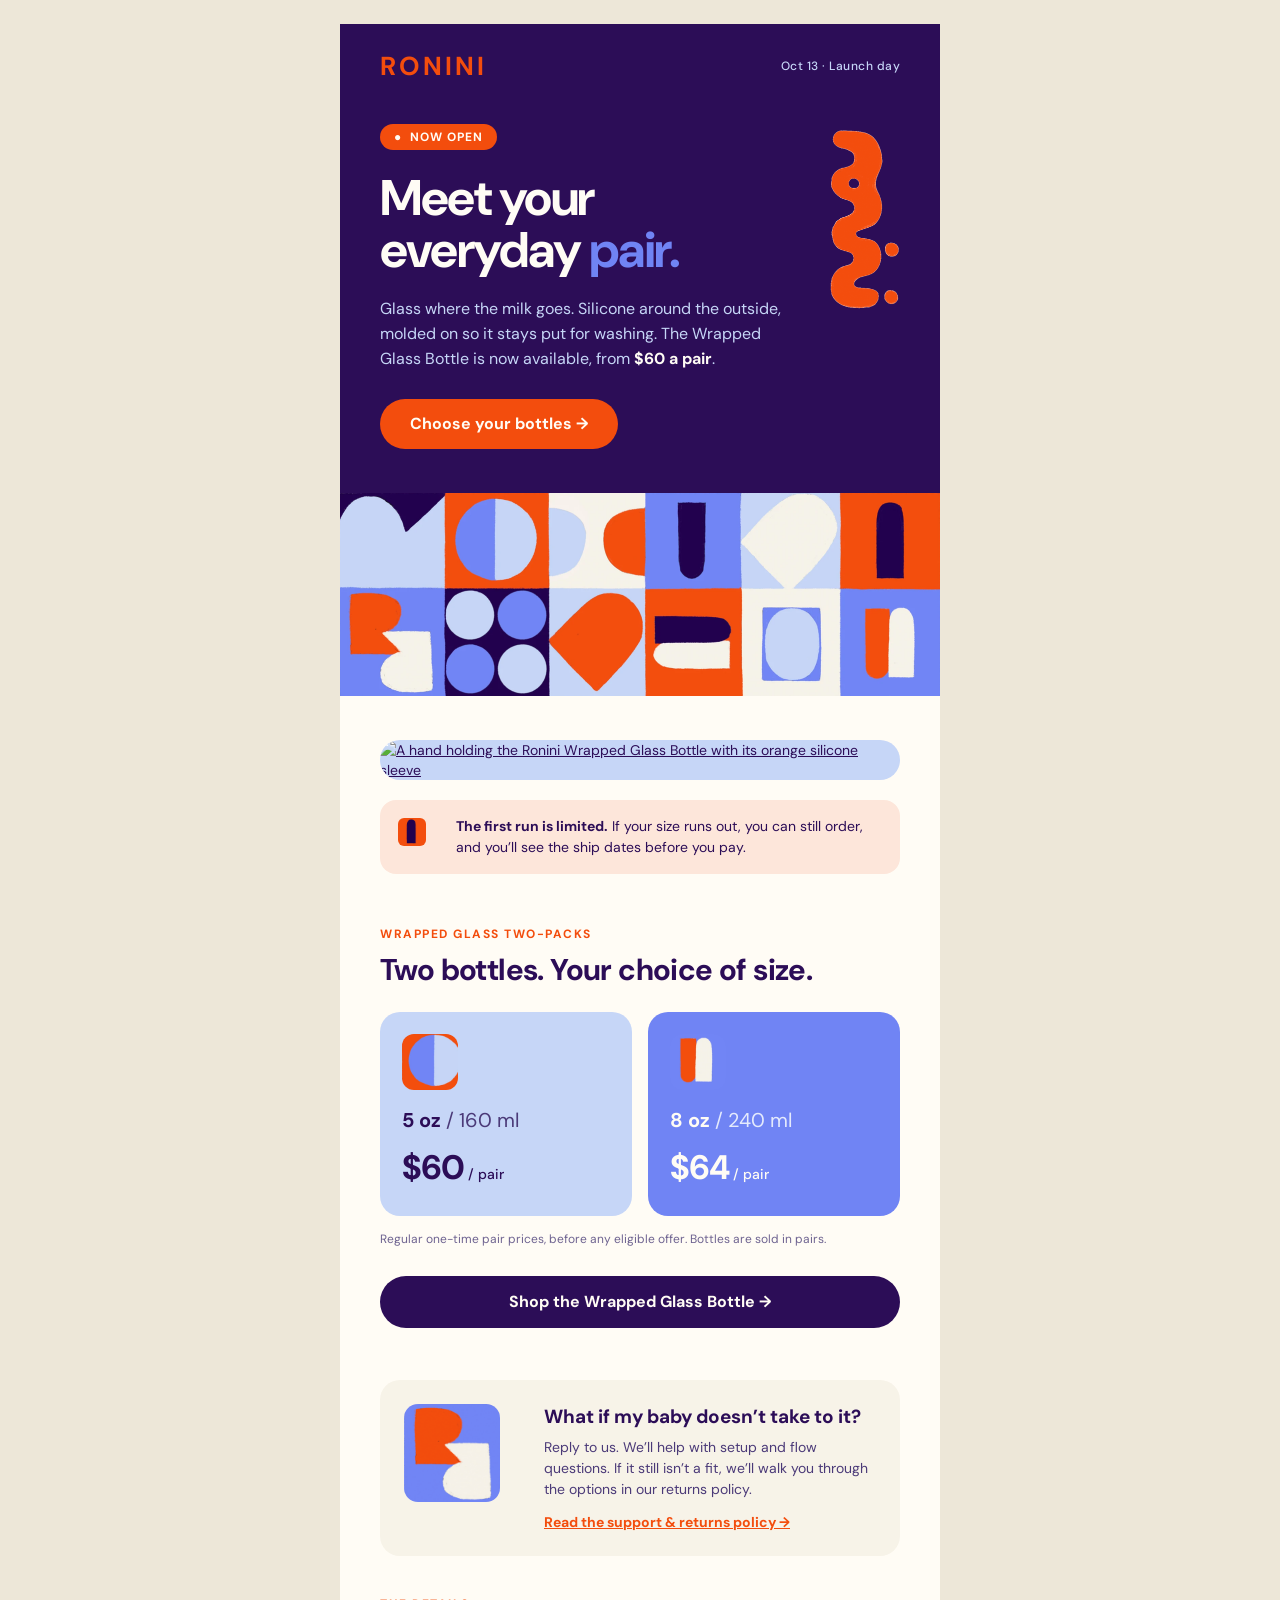
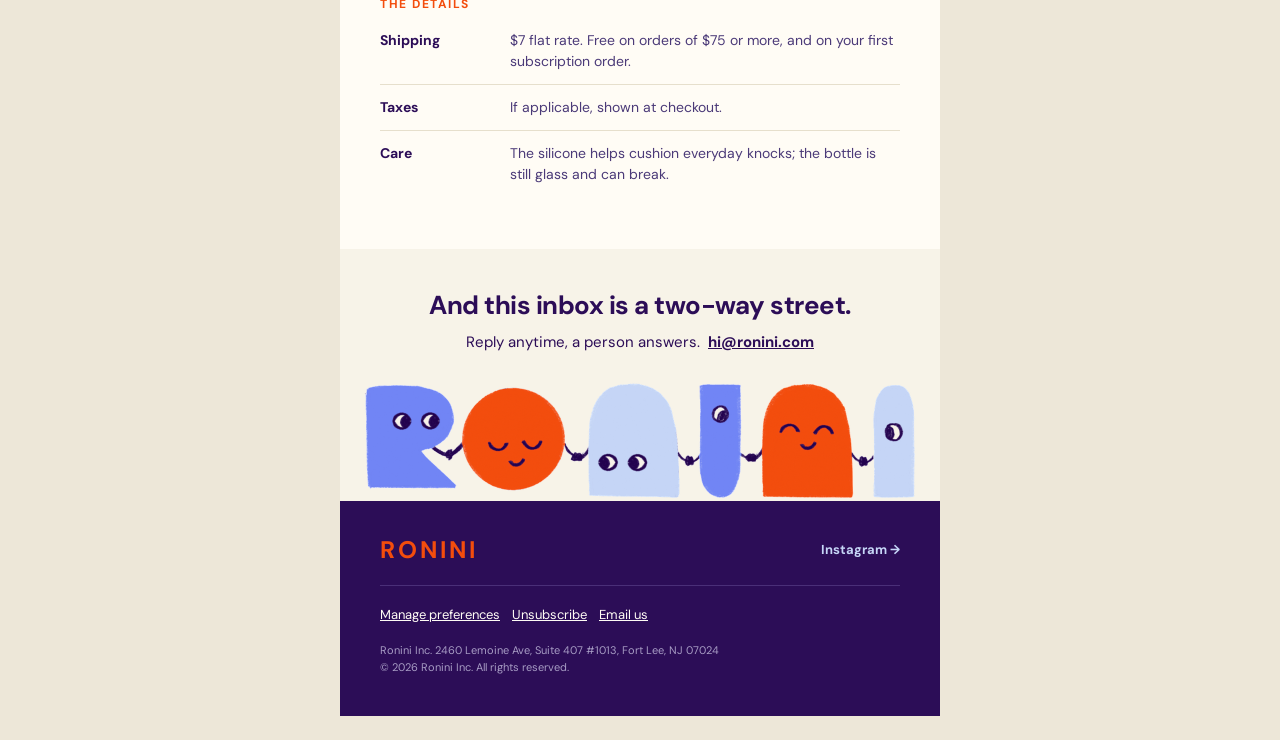
==== edm/06-open-navy/index.html @ b5ca0e69 "Add Figma-ready renders of both 06-open styles and keep the navy variant Co-Authored-By: Claude Opus" ====
<!DOCTYPE html>
<html lang="en" xmlns="http://www.w3.org/1999/xhtml" xmlns:v="urn:schemas-microsoft-com:vml" xmlns:o="urn:schemas-microsoft-com:office:office">
<head>
<meta charset="utf-8">
<meta name="viewport" content="width=device-width, initial-scale=1">
<meta http-equiv="X-UA-Compatible" content="IE=edge">
<meta name="x-apple-disable-message-reformatting">
<meta name="color-scheme" content="light">
<meta name="supported-color-schemes" content="light">
<title>Meet your everyday pair</title>
<!--[if mso]><noscript><xml><o:OfficeDocumentSettings><o:PixelsPerInch>96</o:PixelsPerInch></o:OfficeDocumentSettings></xml></noscript><![endif]-->
<link href="https://fonts.googleapis.com/css2?family=DM+Sans:opsz,wght@9..40,400;9..40,500;9..40,700&display=swap" rel="stylesheet">
<style>
  /* Palette: navy #2C0D57 · orange #F34D0D · periwinkle #7084F4 · sky #C6D6F7 · cream #F7F3E8 · paper #FFFCF5 */
  body, table, td, a { -webkit-text-size-adjust: 100%; -ms-text-size-adjust: 100%; }
  table, td { mso-table-lspace: 0pt; mso-table-rspace: 0pt; }
  img { -ms-interpolation-mode: bicubic; border: 0; outline: none; text-decoration: none; display: block; }
  body { margin: 0 !important; padding: 0 !important; width: 100% !important; background: #EDE7D8; }
  a { color: #2C0D57; }
  @media only screen and (max-width: 620px) {
    .container { width: 100% !important; }
    .px { padding-left: 24px !important; padding-right: 24px !important; }
    .stack { display: block !important; width: 100% !important; }
    .stack { padding-left: 0 !important; padding-right: 0 !important; }
    .stack-gap { padding: 0 0 12px 0 !important; }
    .hide-sm { display: none !important; }
    .h1 { font-size: 40px !important; line-height: 44px !important; }
    .h2 { font-size: 26px !important; line-height: 32px !important; }
    .full { width: 100% !important; height: auto !important; }
  }
</style>
</head>
<body style="margin:0;padding:0;background:#EDE7D8;">

<!-- Preheader -->
<div style="display:none;max-height:0;overflow:hidden;mso-hide:all;font-size:1px;line-height:1px;color:#EDE7D8;">
  The Wrapped Glass Bottle is here, from $60 a pair. First run is limited.&#8199;&#847;&#8199;&#847;&#8199;&#847;&#8199;&#847;&#8199;&#847;&#8199;&#847;&#8199;&#847;&#8199;&#847;
</div>

<table role="presentation" width="100%" cellpadding="0" cellspacing="0" border="0" style="background:#EDE7D8;">
<tr><td align="center" style="padding:24px 0;">

<table role="presentation" class="container" width="600" cellpadding="0" cellspacing="0" border="0" style="width:600px;background:#FFFCF5;font-family:'DM Sans',Helvetica,Arial,sans-serif;color:#2C0D57;">

  <!-- ============ HEADER ============ -->
  <tr>
    <td class="px" style="padding:28px 40px 24px 40px;background:#2C0D57;">
      <table role="presentation" width="100%" cellpadding="0" cellspacing="0" border="0">
        <tr>
          <td align="left" style="font-family:'DM Sans',Helvetica,Arial,sans-serif;font-size:26px;line-height:28px;font-weight:700;letter-spacing:3px;color:#F34D0D;">
            <a href="[[HOME_URL]]" style="color:#F34D0D;text-decoration:none;">RONINI</a>
          </td>
          <td align="right" style="font-family:'DM Sans',Helvetica,Arial,sans-serif;font-size:12px;line-height:16px;font-weight:500;color:#C6D6F7;letter-spacing:0.5px;">
            Oct 13 &middot; Launch day
          </td>
        </tr>
      </table>
    </td>
  </tr>

  <!-- ============ HERO ============ -->
  <tr>
    <td class="px" style="padding:20px 40px 44px 40px;background:#2C0D57;">
      <table role="presentation" width="100%" cellpadding="0" cellspacing="0" border="0">
        <tr>
          <td valign="top" class="stack">
            <!-- pill -->
            <table role="presentation" cellpadding="0" cellspacing="0" border="0">
              <tr>
                <td style="background:#F34D0D;border-radius:999px;padding:6px 14px;font-family:'DM Sans',Helvetica,Arial,sans-serif;font-size:12px;line-height:14px;font-weight:700;letter-spacing:1px;text-transform:uppercase;color:#FFFCF5;">
                  &#9679;&nbsp; Now open
                </td>
              </tr>
            </table>
            <h1 class="h1" style="margin:22px 0 0 0;font-family:'DM Sans',Helvetica,Arial,sans-serif;font-size:50px;line-height:52px;font-weight:700;letter-spacing:-1.5px;color:#FFFCF5;">
              Meet your<br>everyday <span style="color:#7084F4;">pair.</span>
            </h1>
            <p style="margin:20px 0 0 0;font-family:'DM Sans',Helvetica,Arial,sans-serif;font-size:16px;line-height:25px;color:#C6D6F7;">
              Glass where the milk goes. Silicone around the outside, molded on so it stays put for washing. The Wrapped Glass Bottle is now available, from <strong style="color:#FFFCF5;">$60 a pair</strong>.
            </p>
            <!-- CTA -->
            <table role="presentation" cellpadding="0" cellspacing="0" border="0" style="margin-top:28px;">
              <tr>
                <td align="center" bgcolor="#F34D0D" style="border-radius:999px;">
                  <a href="[[SHOP_URL]]" style="display:inline-block;padding:16px 30px;font-family:'DM Sans',Helvetica,Arial,sans-serif;font-size:16px;line-height:18px;font-weight:700;color:#FFFCF5;text-decoration:none;border-radius:999px;">Choose your bottles &rarr;</a>
                </td>
              </tr>
            </table>
          </td>
          <td valign="top" align="right" width="96" class="hide-sm" style="padding-left:16px;">
            <img src="assets/squiggle.png" width="70" height="179" alt="" style="width:70px;height:179px;margin-top:6px;">
          </td>
        </tr>
      </table>
    </td>
  </tr>

  <!-- Pattern band (full bleed) -->
  <tr>
    <td style="padding:0;background:#2C0D57;line-height:0;font-size:0;">
      <img src="assets/tiles.png" width="600" height="203" alt="" class="full" style="width:600px;height:203px;">
    </td>
  </tr>

  <!-- ============ PRODUCT PHOTO ============ -->
  <tr>
    <td class="px" style="padding:44px 40px 0 40px;">
      <table role="presentation" width="100%" cellpadding="0" cellspacing="0" border="0">
        <tr>
          <td style="border-radius:24px;overflow:hidden;background:#C6D6F7;line-height:0;font-size:0;">
            <a href="[[SHOP_URL]]"><img src="[[PRODUCT_IMAGE_URL]]" width="520" alt="A hand holding the Ronini Wrapped Glass Bottle with its orange silicone sleeve" class="full" style="width:520px;max-width:100%;height:auto;border-radius:24px;font-family:'DM Sans',Helvetica,Arial,sans-serif;font-size:14px;line-height:20px;color:#2C0D57;"></a>
          </td>
        </tr>
      </table>
    </td>
  </tr>

  <!-- ============ LIMITED RUN NOTE ============ -->
  <tr>
    <td class="px" style="padding:20px 40px 0 40px;">
      <table role="presentation" width="100%" cellpadding="0" cellspacing="0" border="0" style="background:#FDE6DA;border-radius:16px;">
        <tr>
          <td width="44" valign="top" style="padding:18px 0 18px 18px;">
            <img src="assets/tile-arch.png" width="28" height="28" alt="" style="width:28px;height:28px;border-radius:6px;">
          </td>
          <td valign="top" style="padding:16px 20px 16px 14px;font-family:'DM Sans',Helvetica,Arial,sans-serif;font-size:14px;line-height:21px;color:#2C0D57;">
            <strong>The first run is limited.</strong> If your size runs out, you can still order, and you&rsquo;ll see the ship dates before you pay.
          </td>
        </tr>
      </table>
    </td>
  </tr>

  <!-- ============ SIZES ============ -->
  <tr>
    <td class="px" style="padding:52px 40px 0 40px;">
      <p style="margin:0;font-family:'DM Sans',Helvetica,Arial,sans-serif;font-size:12px;line-height:16px;font-weight:700;letter-spacing:1.5px;text-transform:uppercase;color:#F34D0D;">Wrapped Glass two-packs</p>
      <h2 class="h2" style="margin:10px 0 0 0;font-family:'DM Sans',Helvetica,Arial,sans-serif;font-size:30px;line-height:36px;font-weight:700;letter-spacing:-0.6px;color:#2C0D57;">Two bottles. Your choice of size.</h2>
    </td>
  </tr>
  <tr>
    <td class="px" style="padding:24px 40px 0 40px;">
      <table role="presentation" width="100%" cellpadding="0" cellspacing="0" border="0">
        <tr>
          <!-- 5 oz -->
          <td class="stack stack-gap" width="50%" valign="top" style="padding-right:8px;">
            <table role="presentation" width="100%" cellpadding="0" cellspacing="0" border="0" style="background:#C6D6F7;border-radius:20px;">
              <tr>
                <td style="padding:22px 22px 24px 22px;">
                  <img src="assets/tile-circle.png" width="56" height="56" alt="" style="width:56px;height:56px;border-radius:12px;">
                  <p style="margin:18px 0 0 0;font-family:'DM Sans',Helvetica,Arial,sans-serif;font-size:20px;line-height:24px;font-weight:700;color:#2C0D57;">5 oz <span style="font-weight:400;color:#4B3A78;">/ 160 ml</span></p>
                  <p style="margin:18px 0 0 0;font-family:'DM Sans',Helvetica,Arial,sans-serif;font-size:34px;line-height:36px;font-weight:700;letter-spacing:-1px;color:#2C0D57;">$60<span style="font-size:14px;font-weight:500;letter-spacing:0;"> / pair</span></p>
                </td>
              </tr>
            </table>
          </td>
          <!-- 8 oz -->
          <td class="stack" width="50%" valign="top" style="padding-left:8px;">
            <table role="presentation" width="100%" cellpadding="0" cellspacing="0" border="0" style="background:#7084F4;border-radius:20px;">
              <tr>
                <td style="padding:22px 22px 24px 22px;">
                  <img src="assets/tile-pair.png" width="56" height="56" alt="" style="width:56px;height:56px;border-radius:12px;">
                  <p style="margin:18px 0 0 0;font-family:'DM Sans',Helvetica,Arial,sans-serif;font-size:20px;line-height:24px;font-weight:700;color:#FFFCF5;">8 oz <span style="font-weight:400;color:#E4EAFC;">/ 240 ml</span></p>
                  <p style="margin:18px 0 0 0;font-family:'DM Sans',Helvetica,Arial,sans-serif;font-size:34px;line-height:36px;font-weight:700;letter-spacing:-1px;color:#FFFCF5;">$64<span style="font-size:14px;font-weight:500;letter-spacing:0;"> / pair</span></p>
                </td>
              </tr>
            </table>
          </td>
        </tr>
      </table>
    </td>
  </tr>
  <tr>
    <td class="px" style="padding:14px 40px 0 40px;font-family:'DM Sans',Helvetica,Arial,sans-serif;font-size:12px;line-height:18px;color:#6E6390;">
      Regular one-time pair prices, before any eligible offer. Bottles are sold in pairs.
    </td>
  </tr>
  <tr>
    <td class="px" align="center" style="padding:28px 40px 0 40px;">
      <table role="presentation" cellpadding="0" cellspacing="0" border="0" width="100%">
        <tr>
          <td align="center" bgcolor="#2C0D57" style="border-radius:999px;">
            <a href="[[SHOP_URL]]" style="display:block;padding:17px 30px;font-family:'DM Sans',Helvetica,Arial,sans-serif;font-size:16px;line-height:18px;font-weight:700;color:#FFFCF5;text-decoration:none;border-radius:999px;">Shop the Wrapped Glass Bottle &rarr;</a>
          </td>
        </tr>
      </table>
    </td>
  </tr>

  <!-- ============ REASSURANCE ============ -->
  <tr>
    <td class="px" style="padding:52px 40px 0 40px;">
      <table role="presentation" width="100%" cellpadding="0" cellspacing="0" border="0" style="background:#F7F3E8;border-radius:20px;">
        <tr>
          <td width="120" valign="top" class="hide-sm" style="padding:24px 0 24px 24px;">
            <img src="assets/shape-rb.png" width="96" height="98" alt="" style="width:96px;height:98px;border-radius:14px;">
          </td>
          <td valign="top" style="padding:24px 24px 24px 20px;">
            <h3 style="margin:0;font-family:'DM Sans',Helvetica,Arial,sans-serif;font-size:19px;line-height:25px;font-weight:700;color:#2C0D57;">What if my baby doesn&rsquo;t take to it?</h3>
            <p style="margin:8px 0 0 0;font-family:'DM Sans',Helvetica,Arial,sans-serif;font-size:14px;line-height:21px;color:#4B3A78;">
              Reply to us. We&rsquo;ll help with setup and flow questions. If it still isn&rsquo;t a fit, we&rsquo;ll walk you through the options in our returns policy.
            </p>
            <p style="margin:12px 0 0 0;font-family:'DM Sans',Helvetica,Arial,sans-serif;font-size:14px;line-height:20px;font-weight:700;">
              <a href="[[RETURNS_URL]]" style="color:#F34D0D;text-decoration:underline;">Read the support &amp; returns policy &rarr;</a>
            </p>
          </td>
        </tr>
      </table>
    </td>
  </tr>

  <!-- ============ DETAILS ============ -->
  <tr>
    <td class="px" style="padding:40px 40px 0 40px;">
      <p style="margin:0 0 6px 0;font-family:'DM Sans',Helvetica,Arial,sans-serif;font-size:12px;line-height:16px;font-weight:700;letter-spacing:1.5px;text-transform:uppercase;color:#F34D0D;">The details</p>
      <table role="presentation" width="100%" cellpadding="0" cellspacing="0" border="0" style="font-family:'DM Sans',Helvetica,Arial,sans-serif;font-size:14px;line-height:21px;color:#2C0D57;">
        <tr>
          <td width="130" valign="top" style="padding:12px 0;border-bottom:1px solid #E6DFCC;font-weight:700;">Shipping</td>
          <td valign="top" style="padding:12px 0;border-bottom:1px solid #E6DFCC;color:#4B3A78;">$7 flat rate. Free on orders of $75 or more, and on your first subscription order.</td>
        </tr>
        <tr>
          <td width="130" valign="top" style="padding:12px 0;border-bottom:1px solid #E6DFCC;font-weight:700;">Taxes</td>
          <td valign="top" style="padding:12px 0;border-bottom:1px solid #E6DFCC;color:#4B3A78;">If applicable, shown at checkout.</td>
        </tr>
        <tr>
          <td width="130" valign="top" style="padding:12px 0;font-weight:700;">Care</td>
          <td valign="top" style="padding:12px 0;color:#4B3A78;">The silicone helps cushion everyday knocks; the bottle is still glass and can break.</td>
        </tr>
      </table>
    </td>
  </tr>

  <!-- ============ TWO-WAY STREET ============ -->
  <tr>
    <td style="padding:52px 0 0 0;">
      <table role="presentation" width="100%" cellpadding="0" cellspacing="0" border="0" style="background:#F7F3E8;">
        <tr>
          <td class="px" align="center" style="padding:40px 40px 0 40px;">
            <h3 class="h2" style="margin:0;font-family:'DM Sans',Helvetica,Arial,sans-serif;font-size:26px;line-height:32px;font-weight:700;letter-spacing:-0.5px;color:#2C0D57;">And this inbox is a two-way street.</h3>
            <p style="margin:10px 0 0 0;font-family:'DM Sans',Helvetica,Arial,sans-serif;font-size:15px;line-height:22px;color:#2C0D57;">
              Reply anytime, a person answers. &nbsp;<a href="mailto:hi@ronini.com" style="color:#2C0D57;font-weight:700;text-decoration:underline;">hi@ronini.com</a>
            </p>
          </td>
        </tr>
        <tr>
          <td align="center" style="padding:28px 24px 0 24px;line-height:0;font-size:0;">
            <img src="assets/characters.png" width="552" height="120" alt="The Ronini letters, drawn as friendly characters holding hands" class="full" style="width:552px;height:120px;">
          </td>
        </tr>
      </table>
    </td>
  </tr>

  <!-- ============ FOOTER ============ -->
  <tr>
    <td class="px" style="padding:36px 40px 40px 40px;background:#2C0D57;">
      <table role="presentation" width="100%" cellpadding="0" cellspacing="0" border="0">
        <tr>
          <td align="left" style="font-family:'DM Sans',Helvetica,Arial,sans-serif;font-size:24px;line-height:26px;font-weight:700;letter-spacing:3px;color:#F34D0D;">RONINI</td>
          <td align="right" style="font-family:'DM Sans',Helvetica,Arial,sans-serif;font-size:13px;line-height:16px;font-weight:700;">
            <a href="[[INSTAGRAM_URL]]" style="color:#C6D6F7;text-decoration:none;">Instagram &rarr;</a>
          </td>
        </tr>
        <tr>
          <td colspan="2" style="padding-top:22px;border-bottom:1px solid #4A2F78;font-size:0;line-height:0;">&nbsp;</td>
        </tr>
        <tr>
          <td colspan="2" style="padding-top:20px;font-family:'DM Sans',Helvetica,Arial,sans-serif;font-size:13px;line-height:18px;">
            <a href="[[PREFERENCES_URL]]" style="color:#FFFCF5;text-decoration:underline;">Manage preferences</a>&nbsp;&nbsp;&nbsp;
            <a href="[[UNSUBSCRIBE_URL]]" style="color:#FFFCF5;text-decoration:underline;">Unsubscribe</a>&nbsp;&nbsp;&nbsp;
            <a href="mailto:hi@ronini.com" style="color:#FFFCF5;text-decoration:underline;">Email us</a>
          </td>
        </tr>
        <tr>
          <td colspan="2" style="padding-top:18px;font-family:'DM Sans',Helvetica,Arial,sans-serif;font-size:11px;line-height:17px;color:#A79CC4;">
            Ronini Inc. 2460 Lemoine Ave, Suite 407 #1013, Fort Lee, NJ 07024<br>
            &copy; 2026 Ronini Inc. All rights reserved.
          </td>
        </tr>
      </table>
    </td>
  </tr>

</table>
</td></tr>
</table>
</body>
</html>
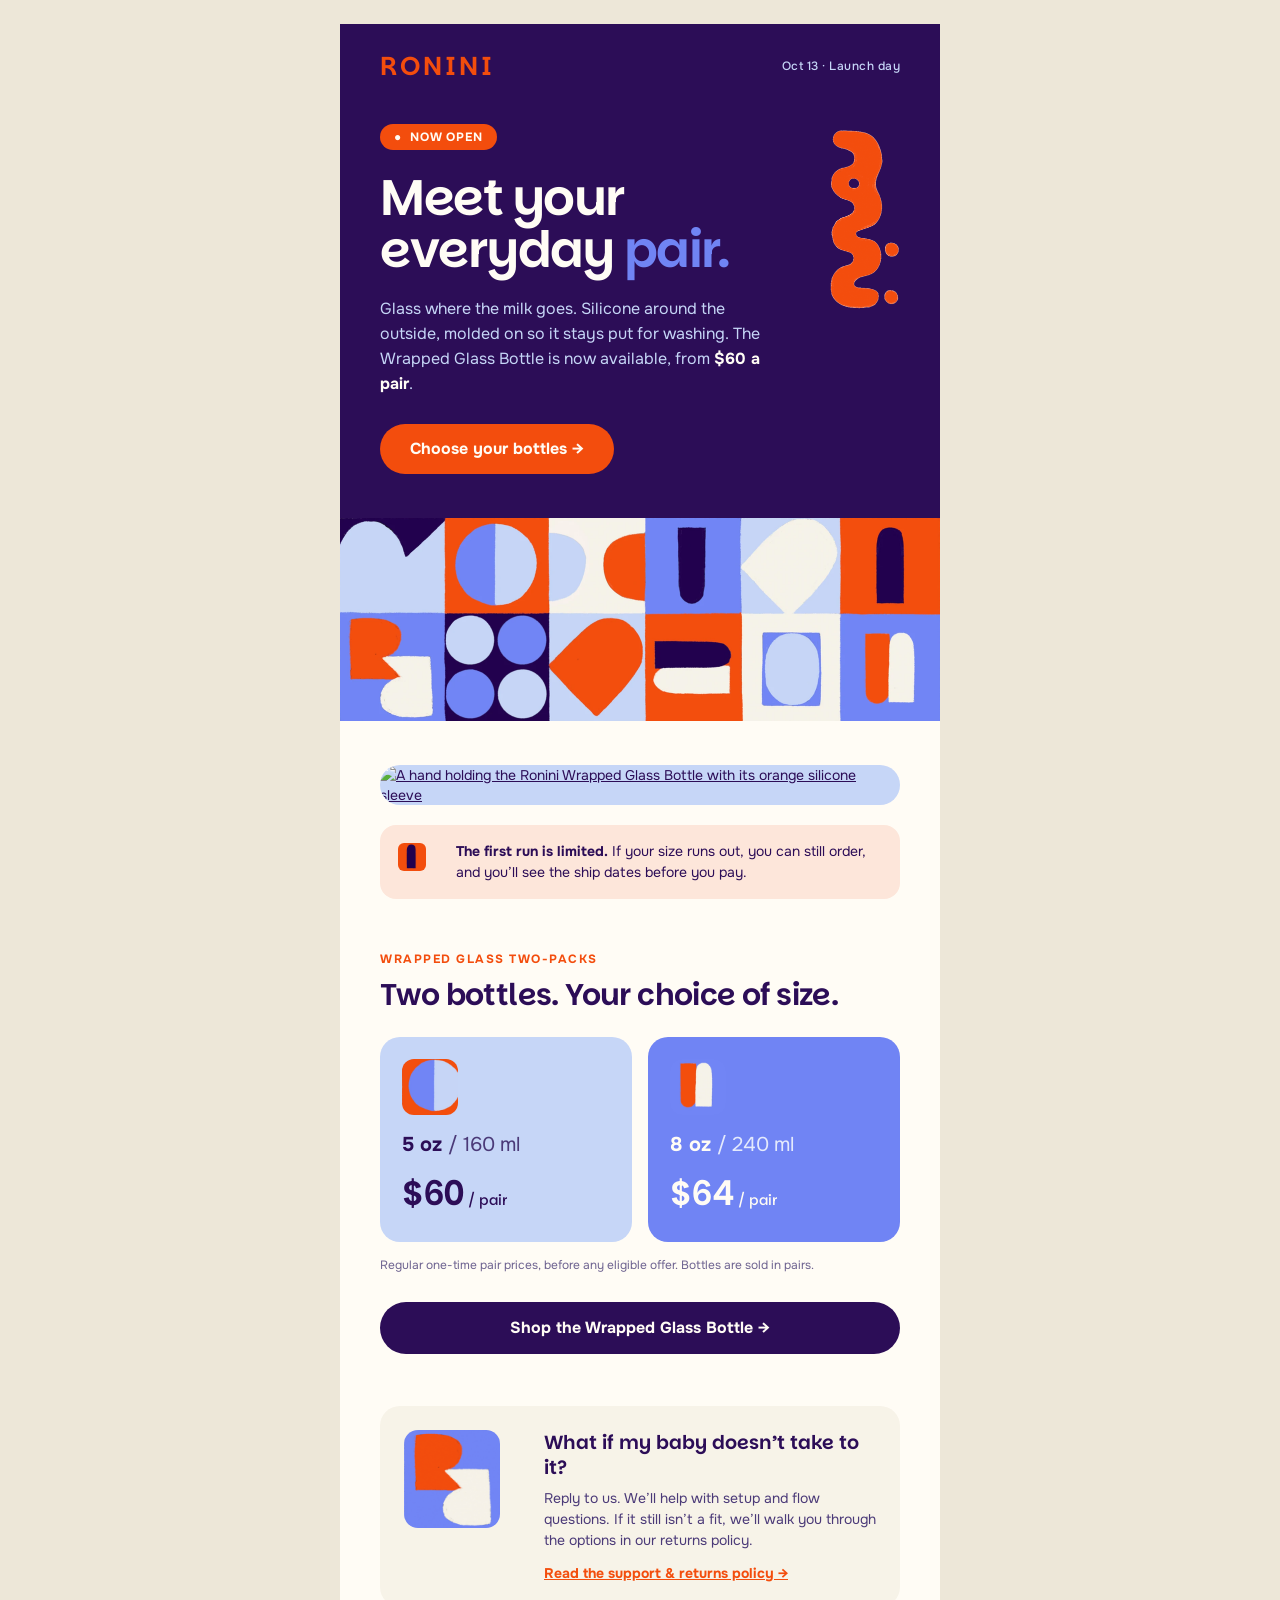
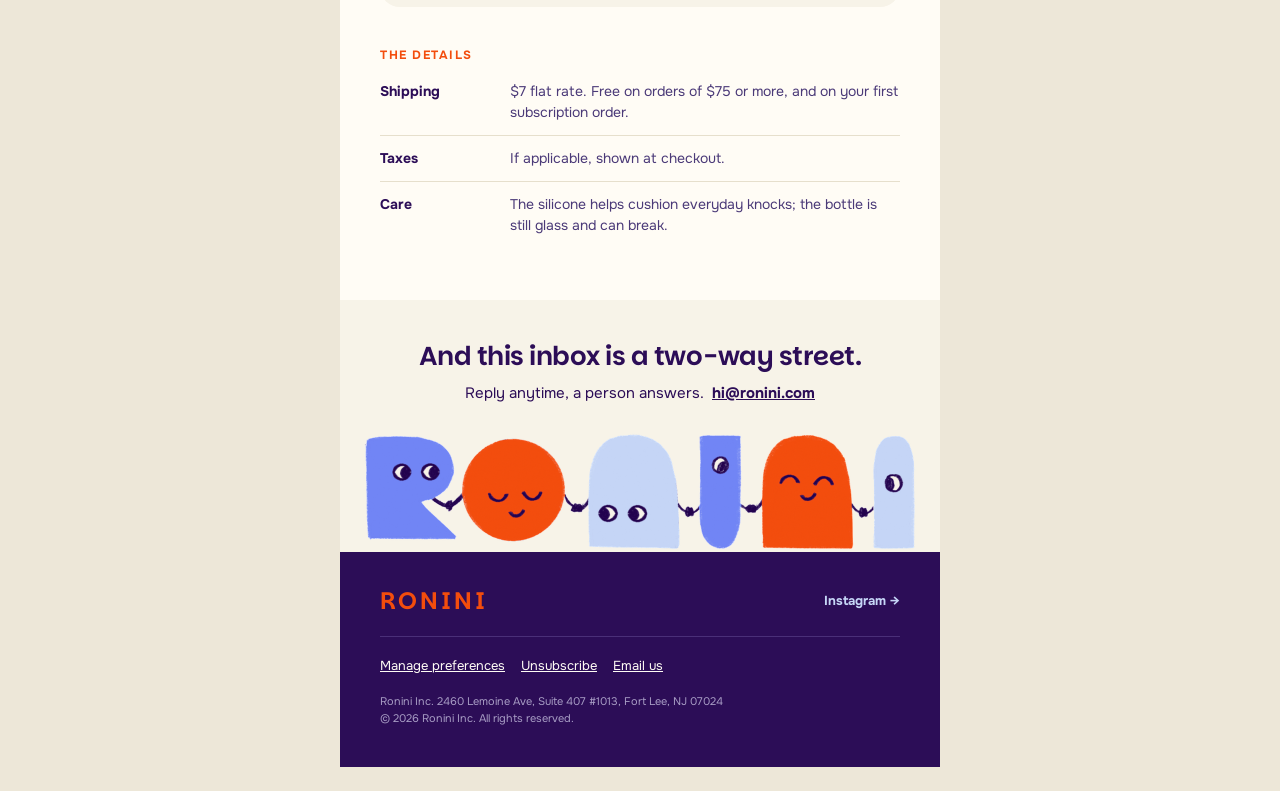
==== commit cdb442ca: "Switch 06-open EDMs to brand fonts and refresh renders after Figma handoff Co-Authored-By: Claude Op" ====
--- a/edm/06-open-navy/index.html
+++ b/edm/06-open-navy/index.html
@@ -9,7 +9,7 @@
 <meta name="supported-color-schemes" content="light">
 <title>Meet your everyday pair</title>
 <!--[if mso]><noscript><xml><o:OfficeDocumentSettings><o:PixelsPerInch>96</o:PixelsPerInch></o:OfficeDocumentSettings></xml></noscript><![endif]-->
-<link href="https://fonts.googleapis.com/css2?family=DM+Sans:opsz,wght@9..40,400;9..40,500;9..40,700&display=swap" rel="stylesheet">
+<link href="https://fonts.googleapis.com/css2?family=Onest:wght@400;500;600;700&family=Parkinsans:wght@500;600;700&display=swap" rel="stylesheet">
 <style>
   /* Palette: navy #2C0D57 · orange #F34D0D · periwinkle #7084F4 · sky #C6D6F7 · cream #F7F3E8 · paper #FFFCF5 */
   body, table, td, a { -webkit-text-size-adjust: 100%; -ms-text-size-adjust: 100%; }
@@ -40,17 +40,17 @@
 <table role="presentation" width="100%" cellpadding="0" cellspacing="0" border="0" style="background:#EDE7D8;">
 <tr><td align="center" style="padding:24px 0;">
 
-<table role="presentation" class="container" width="600" cellpadding="0" cellspacing="0" border="0" style="width:600px;background:#FFFCF5;font-family:'DM Sans',Helvetica,Arial,sans-serif;color:#2C0D57;">
+<table role="presentation" class="container" width="600" cellpadding="0" cellspacing="0" border="0" style="width:600px;background:#FFFCF5;font-family:'Onest',Helvetica,Arial,sans-serif;color:#2C0D57;">
 
   <!-- ============ HEADER ============ -->
   <tr>
     <td class="px" style="padding:28px 40px 24px 40px;background:#2C0D57;">
       <table role="presentation" width="100%" cellpadding="0" cellspacing="0" border="0">
         <tr>
-          <td align="left" style="font-family:'DM Sans',Helvetica,Arial,sans-serif;font-size:26px;line-height:28px;font-weight:700;letter-spacing:3px;color:#F34D0D;">
+          <td align="left" style="font-family:'Parkinsans',Helvetica,Arial,sans-serif;font-size:26px;line-height:28px;font-weight:600;letter-spacing:3px;color:#F34D0D;">
             <a href="[[HOME_URL]]" style="color:#F34D0D;text-decoration:none;">RONINI</a>
           </td>
-          <td align="right" style="font-family:'DM Sans',Helvetica,Arial,sans-serif;font-size:12px;line-height:16px;font-weight:500;color:#C6D6F7;letter-spacing:0.5px;">
+          <td align="right" style="font-family:'Onest',Helvetica,Arial,sans-serif;font-size:12px;line-height:16px;font-weight:500;color:#C6D6F7;letter-spacing:0.5px;">
             Oct 13 &middot; Launch day
           </td>
         </tr>
@@ -67,22 +67,22 @@
             <!-- pill -->
             <table role="presentation" cellpadding="0" cellspacing="0" border="0">
               <tr>
-                <td style="background:#F34D0D;border-radius:999px;padding:6px 14px;font-family:'DM Sans',Helvetica,Arial,sans-serif;font-size:12px;line-height:14px;font-weight:700;letter-spacing:1px;text-transform:uppercase;color:#FFFCF5;">
+                <td style="background:#F34D0D;border-radius:999px;padding:6px 14px;font-family:'Onest',Helvetica,Arial,sans-serif;font-size:12px;line-height:14px;font-weight:700;letter-spacing:1px;text-transform:uppercase;color:#FFFCF5;">
                   &#9679;&nbsp; Now open
                 </td>
               </tr>
             </table>
-            <h1 class="h1" style="margin:22px 0 0 0;font-family:'DM Sans',Helvetica,Arial,sans-serif;font-size:50px;line-height:52px;font-weight:700;letter-spacing:-1.5px;color:#FFFCF5;">
+            <h1 class="h1" style="margin:22px 0 0 0;font-family:'Parkinsans',Helvetica,Arial,sans-serif;font-size:50px;line-height:52px;font-weight:600;letter-spacing:-1.5px;color:#FFFCF5;">
               Meet your<br>everyday <span style="color:#7084F4;">pair.</span>
             </h1>
-            <p style="margin:20px 0 0 0;font-family:'DM Sans',Helvetica,Arial,sans-serif;font-size:16px;line-height:25px;color:#C6D6F7;">
+            <p style="margin:20px 0 0 0;font-family:'Onest',Helvetica,Arial,sans-serif;font-size:16px;line-height:25px;color:#C6D6F7;">
               Glass where the milk goes. Silicone around the outside, molded on so it stays put for washing. The Wrapped Glass Bottle is now available, from <strong style="color:#FFFCF5;">$60 a pair</strong>.
             </p>
             <!-- CTA -->
             <table role="presentation" cellpadding="0" cellspacing="0" border="0" style="margin-top:28px;">
               <tr>
                 <td align="center" bgcolor="#F34D0D" style="border-radius:999px;">
-                  <a href="[[SHOP_URL]]" style="display:inline-block;padding:16px 30px;font-family:'DM Sans',Helvetica,Arial,sans-serif;font-size:16px;line-height:18px;font-weight:700;color:#FFFCF5;text-decoration:none;border-radius:999px;">Choose your bottles &rarr;</a>
+                  <a href="[[SHOP_URL]]" style="display:inline-block;padding:16px 30px;font-family:'Onest',Helvetica,Arial,sans-serif;font-size:16px;line-height:18px;font-weight:700;color:#FFFCF5;text-decoration:none;border-radius:999px;">Choose your bottles &rarr;</a>
                 </td>
               </tr>
             </table>
@@ -108,7 +108,7 @@
       <table role="presentation" width="100%" cellpadding="0" cellspacing="0" border="0">
         <tr>
           <td style="border-radius:24px;overflow:hidden;background:#C6D6F7;line-height:0;font-size:0;">
-            <a href="[[SHOP_URL]]"><img src="[[PRODUCT_IMAGE_URL]]" width="520" alt="A hand holding the Ronini Wrapped Glass Bottle with its orange silicone sleeve" class="full" style="width:520px;max-width:100%;height:auto;border-radius:24px;font-family:'DM Sans',Helvetica,Arial,sans-serif;font-size:14px;line-height:20px;color:#2C0D57;"></a>
+            <a href="[[SHOP_URL]]"><img src="[[PRODUCT_IMAGE_URL]]" width="520" alt="A hand holding the Ronini Wrapped Glass Bottle with its orange silicone sleeve" class="full" style="width:520px;max-width:100%;height:auto;border-radius:24px;font-family:'Onest',Helvetica,Arial,sans-serif;font-size:14px;line-height:20px;color:#2C0D57;"></a>
           </td>
         </tr>
       </table>
@@ -123,7 +123,7 @@
           <td width="44" valign="top" style="padding:18px 0 18px 18px;">
             <img src="assets/tile-arch.png" width="28" height="28" alt="" style="width:28px;height:28px;border-radius:6px;">
           </td>
-          <td valign="top" style="padding:16px 20px 16px 14px;font-family:'DM Sans',Helvetica,Arial,sans-serif;font-size:14px;line-height:21px;color:#2C0D57;">
+          <td valign="top" style="padding:16px 20px 16px 14px;font-family:'Onest',Helvetica,Arial,sans-serif;font-size:14px;line-height:21px;color:#2C0D57;">
             <strong>The first run is limited.</strong> If your size runs out, you can still order, and you&rsquo;ll see the ship dates before you pay.
           </td>
         </tr>
@@ -134,8 +134,8 @@
   <!-- ============ SIZES ============ -->
   <tr>
     <td class="px" style="padding:52px 40px 0 40px;">
-      <p style="margin:0;font-family:'DM Sans',Helvetica,Arial,sans-serif;font-size:12px;line-height:16px;font-weight:700;letter-spacing:1.5px;text-transform:uppercase;color:#F34D0D;">Wrapped Glass two-packs</p>
-      <h2 class="h2" style="margin:10px 0 0 0;font-family:'DM Sans',Helvetica,Arial,sans-serif;font-size:30px;line-height:36px;font-weight:700;letter-spacing:-0.6px;color:#2C0D57;">Two bottles. Your choice of size.</h2>
+      <p style="margin:0;font-family:'Onest',Helvetica,Arial,sans-serif;font-size:12px;line-height:16px;font-weight:700;letter-spacing:1.5px;text-transform:uppercase;color:#F34D0D;">Wrapped Glass two-packs</p>
+      <h2 class="h2" style="margin:10px 0 0 0;font-family:'Parkinsans',Helvetica,Arial,sans-serif;font-size:30px;line-height:36px;font-weight:600;letter-spacing:-0.6px;color:#2C0D57;">Two bottles. Your choice of size.</h2>
     </td>
   </tr>
   <tr>
@@ -148,8 +148,8 @@
               <tr>
                 <td style="padding:22px 22px 24px 22px;">
                   <img src="assets/tile-circle.png" width="56" height="56" alt="" style="width:56px;height:56px;border-radius:12px;">
-                  <p style="margin:18px 0 0 0;font-family:'DM Sans',Helvetica,Arial,sans-serif;font-size:20px;line-height:24px;font-weight:700;color:#2C0D57;">5 oz <span style="font-weight:400;color:#4B3A78;">/ 160 ml</span></p>
-                  <p style="margin:18px 0 0 0;font-family:'DM Sans',Helvetica,Arial,sans-serif;font-size:34px;line-height:36px;font-weight:700;letter-spacing:-1px;color:#2C0D57;">$60<span style="font-size:14px;font-weight:500;letter-spacing:0;"> / pair</span></p>
+                  <p style="margin:18px 0 0 0;font-family:'Onest',Helvetica,Arial,sans-serif;font-size:20px;line-height:24px;font-weight:700;color:#2C0D57;">5 oz <span style="font-weight:400;color:#4B3A78;">/ 160 ml</span></p>
+                  <p style="margin:18px 0 0 0;font-family:'Parkinsans',Helvetica,Arial,sans-serif;font-size:34px;line-height:36px;font-weight:600;letter-spacing:-1px;color:#2C0D57;">$60<span style="font-size:14px;font-weight:500;letter-spacing:0;"> / pair</span></p>
                 </td>
               </tr>
             </table>
@@ -160,18 +160,18 @@
               <tr>
                 <td style="padding:22px 22px 24px 22px;">
                   <img src="assets/tile-pair.png" width="56" height="56" alt="" style="width:56px;height:56px;border-radius:12px;">
-                  <p style="margin:18px 0 0 0;font-family:'DM Sans',Helvetica,Arial,sans-serif;font-size:20px;line-height:24px;font-weight:700;color:#FFFCF5;">8 oz <span style="font-weight:400;color:#E4EAFC;">/ 240 ml</span></p>
-                  <p style="margin:18px 0 0 0;font-family:'DM Sans',Helvetica,Arial,sans-serif;font-size:34px;line-height:36px;font-weight:700;letter-spacing:-1px;color:#FFFCF5;">$64<span style="font-size:14px;font-weight:500;letter-spacing:0;"> / pair</span></p>
-                </td>
-              </tr>
-            </table>
-          </td>
-        </tr>
-      </table>
-    </td>
-  </tr>
-  <tr>
-    <td class="px" style="padding:14px 40px 0 40px;font-family:'DM Sans',Helvetica,Arial,sans-serif;font-size:12px;line-height:18px;color:#6E6390;">
+                  <p style="margin:18px 0 0 0;font-family:'Onest',Helvetica,Arial,sans-serif;font-size:20px;line-height:24px;font-weight:700;color:#FFFCF5;">8 oz <span style="font-weight:400;color:#E4EAFC;">/ 240 ml</span></p>
+                  <p style="margin:18px 0 0 0;font-family:'Parkinsans',Helvetica,Arial,sans-serif;font-size:34px;line-height:36px;font-weight:600;letter-spacing:-1px;color:#FFFCF5;">$64<span style="font-size:14px;font-weight:500;letter-spacing:0;"> / pair</span></p>
+                </td>
+              </tr>
+            </table>
+          </td>
+        </tr>
+      </table>
+    </td>
+  </tr>
+  <tr>
+    <td class="px" style="padding:14px 40px 0 40px;font-family:'Onest',Helvetica,Arial,sans-serif;font-size:12px;line-height:18px;color:#6E6390;">
       Regular one-time pair prices, before any eligible offer. Bottles are sold in pairs.
     </td>
   </tr>
@@ -180,7 +180,7 @@
       <table role="presentation" cellpadding="0" cellspacing="0" border="0" width="100%">
         <tr>
           <td align="center" bgcolor="#2C0D57" style="border-radius:999px;">
-            <a href="[[SHOP_URL]]" style="display:block;padding:17px 30px;font-family:'DM Sans',Helvetica,Arial,sans-serif;font-size:16px;line-height:18px;font-weight:700;color:#FFFCF5;text-decoration:none;border-radius:999px;">Shop the Wrapped Glass Bottle &rarr;</a>
+            <a href="[[SHOP_URL]]" style="display:block;padding:17px 30px;font-family:'Onest',Helvetica,Arial,sans-serif;font-size:16px;line-height:18px;font-weight:700;color:#FFFCF5;text-decoration:none;border-radius:999px;">Shop the Wrapped Glass Bottle &rarr;</a>
           </td>
         </tr>
       </table>
@@ -196,11 +196,11 @@
             <img src="assets/shape-rb.png" width="96" height="98" alt="" style="width:96px;height:98px;border-radius:14px;">
           </td>
           <td valign="top" style="padding:24px 24px 24px 20px;">
-            <h3 style="margin:0;font-family:'DM Sans',Helvetica,Arial,sans-serif;font-size:19px;line-height:25px;font-weight:700;color:#2C0D57;">What if my baby doesn&rsquo;t take to it?</h3>
-            <p style="margin:8px 0 0 0;font-family:'DM Sans',Helvetica,Arial,sans-serif;font-size:14px;line-height:21px;color:#4B3A78;">
+            <h3 style="margin:0;font-family:'Parkinsans',Helvetica,Arial,sans-serif;font-size:19px;line-height:25px;font-weight:600;color:#2C0D57;">What if my baby doesn&rsquo;t take to it?</h3>
+            <p style="margin:8px 0 0 0;font-family:'Onest',Helvetica,Arial,sans-serif;font-size:14px;line-height:21px;color:#4B3A78;">
               Reply to us. We&rsquo;ll help with setup and flow questions. If it still isn&rsquo;t a fit, we&rsquo;ll walk you through the options in our returns policy.
             </p>
-            <p style="margin:12px 0 0 0;font-family:'DM Sans',Helvetica,Arial,sans-serif;font-size:14px;line-height:20px;font-weight:700;">
+            <p style="margin:12px 0 0 0;font-family:'Onest',Helvetica,Arial,sans-serif;font-size:14px;line-height:20px;font-weight:700;">
               <a href="[[RETURNS_URL]]" style="color:#F34D0D;text-decoration:underline;">Read the support &amp; returns policy &rarr;</a>
             </p>
           </td>
@@ -212,8 +212,8 @@
   <!-- ============ DETAILS ============ -->
   <tr>
     <td class="px" style="padding:40px 40px 0 40px;">
-      <p style="margin:0 0 6px 0;font-family:'DM Sans',Helvetica,Arial,sans-serif;font-size:12px;line-height:16px;font-weight:700;letter-spacing:1.5px;text-transform:uppercase;color:#F34D0D;">The details</p>
-      <table role="presentation" width="100%" cellpadding="0" cellspacing="0" border="0" style="font-family:'DM Sans',Helvetica,Arial,sans-serif;font-size:14px;line-height:21px;color:#2C0D57;">
+      <p style="margin:0 0 6px 0;font-family:'Onest',Helvetica,Arial,sans-serif;font-size:12px;line-height:16px;font-weight:700;letter-spacing:1.5px;text-transform:uppercase;color:#F34D0D;">The details</p>
+      <table role="presentation" width="100%" cellpadding="0" cellspacing="0" border="0" style="font-family:'Onest',Helvetica,Arial,sans-serif;font-size:14px;line-height:21px;color:#2C0D57;">
         <tr>
           <td width="130" valign="top" style="padding:12px 0;border-bottom:1px solid #E6DFCC;font-weight:700;">Shipping</td>
           <td valign="top" style="padding:12px 0;border-bottom:1px solid #E6DFCC;color:#4B3A78;">$7 flat rate. Free on orders of $75 or more, and on your first subscription order.</td>
@@ -236,8 +236,8 @@
       <table role="presentation" width="100%" cellpadding="0" cellspacing="0" border="0" style="background:#F7F3E8;">
         <tr>
           <td class="px" align="center" style="padding:40px 40px 0 40px;">
-            <h3 class="h2" style="margin:0;font-family:'DM Sans',Helvetica,Arial,sans-serif;font-size:26px;line-height:32px;font-weight:700;letter-spacing:-0.5px;color:#2C0D57;">And this inbox is a two-way street.</h3>
-            <p style="margin:10px 0 0 0;font-family:'DM Sans',Helvetica,Arial,sans-serif;font-size:15px;line-height:22px;color:#2C0D57;">
+            <h3 class="h2" style="margin:0;font-family:'Parkinsans',Helvetica,Arial,sans-serif;font-size:26px;line-height:32px;font-weight:600;letter-spacing:-0.5px;color:#2C0D57;">And this inbox is a two-way street.</h3>
+            <p style="margin:10px 0 0 0;font-family:'Onest',Helvetica,Arial,sans-serif;font-size:15px;line-height:22px;color:#2C0D57;">
               Reply anytime, a person answers. &nbsp;<a href="mailto:hi@ronini.com" style="color:#2C0D57;font-weight:700;text-decoration:underline;">hi@ronini.com</a>
             </p>
           </td>
@@ -256,8 +256,8 @@
     <td class="px" style="padding:36px 40px 40px 40px;background:#2C0D57;">
       <table role="presentation" width="100%" cellpadding="0" cellspacing="0" border="0">
         <tr>
-          <td align="left" style="font-family:'DM Sans',Helvetica,Arial,sans-serif;font-size:24px;line-height:26px;font-weight:700;letter-spacing:3px;color:#F34D0D;">RONINI</td>
-          <td align="right" style="font-family:'DM Sans',Helvetica,Arial,sans-serif;font-size:13px;line-height:16px;font-weight:700;">
+          <td align="left" style="font-family:'Parkinsans',Helvetica,Arial,sans-serif;font-size:24px;line-height:26px;font-weight:600;letter-spacing:3px;color:#F34D0D;">RONINI</td>
+          <td align="right" style="font-family:'Onest',Helvetica,Arial,sans-serif;font-size:13px;line-height:16px;font-weight:700;">
             <a href="[[INSTAGRAM_URL]]" style="color:#C6D6F7;text-decoration:none;">Instagram &rarr;</a>
           </td>
         </tr>
@@ -265,14 +265,14 @@
           <td colspan="2" style="padding-top:22px;border-bottom:1px solid #4A2F78;font-size:0;line-height:0;">&nbsp;</td>
         </tr>
         <tr>
-          <td colspan="2" style="padding-top:20px;font-family:'DM Sans',Helvetica,Arial,sans-serif;font-size:13px;line-height:18px;">
+          <td colspan="2" style="padding-top:20px;font-family:'Onest',Helvetica,Arial,sans-serif;font-size:13px;line-height:18px;">
             <a href="[[PREFERENCES_URL]]" style="color:#FFFCF5;text-decoration:underline;">Manage preferences</a>&nbsp;&nbsp;&nbsp;
             <a href="[[UNSUBSCRIBE_URL]]" style="color:#FFFCF5;text-decoration:underline;">Unsubscribe</a>&nbsp;&nbsp;&nbsp;
             <a href="mailto:hi@ronini.com" style="color:#FFFCF5;text-decoration:underline;">Email us</a>
           </td>
         </tr>
         <tr>
-          <td colspan="2" style="padding-top:18px;font-family:'DM Sans',Helvetica,Arial,sans-serif;font-size:11px;line-height:17px;color:#A79CC4;">
+          <td colspan="2" style="padding-top:18px;font-family:'Onest',Helvetica,Arial,sans-serif;font-size:11px;line-height:17px;color:#A79CC4;">
             Ronini Inc. 2460 Lemoine Ave, Suite 407 #1013, Fort Lee, NJ 07024<br>
             &copy; 2026 Ronini Inc. All rights reserved.
           </td>
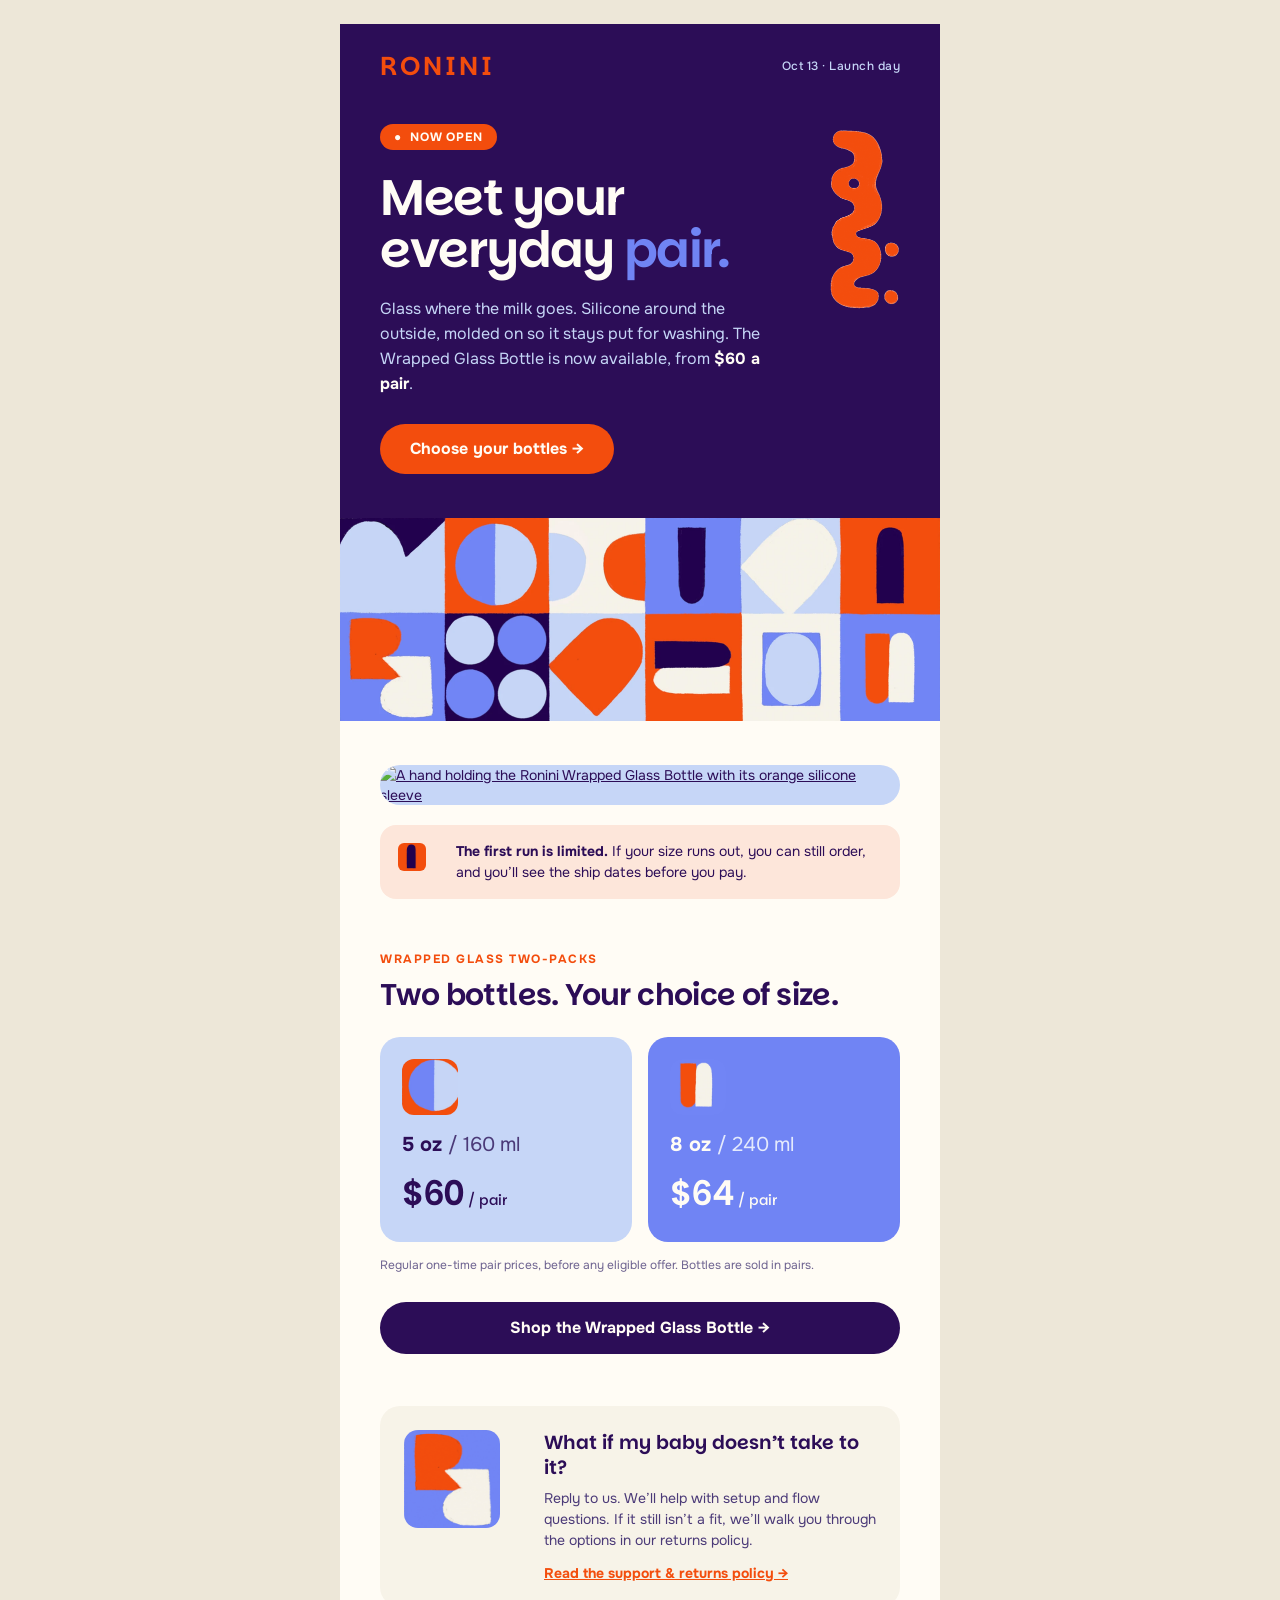
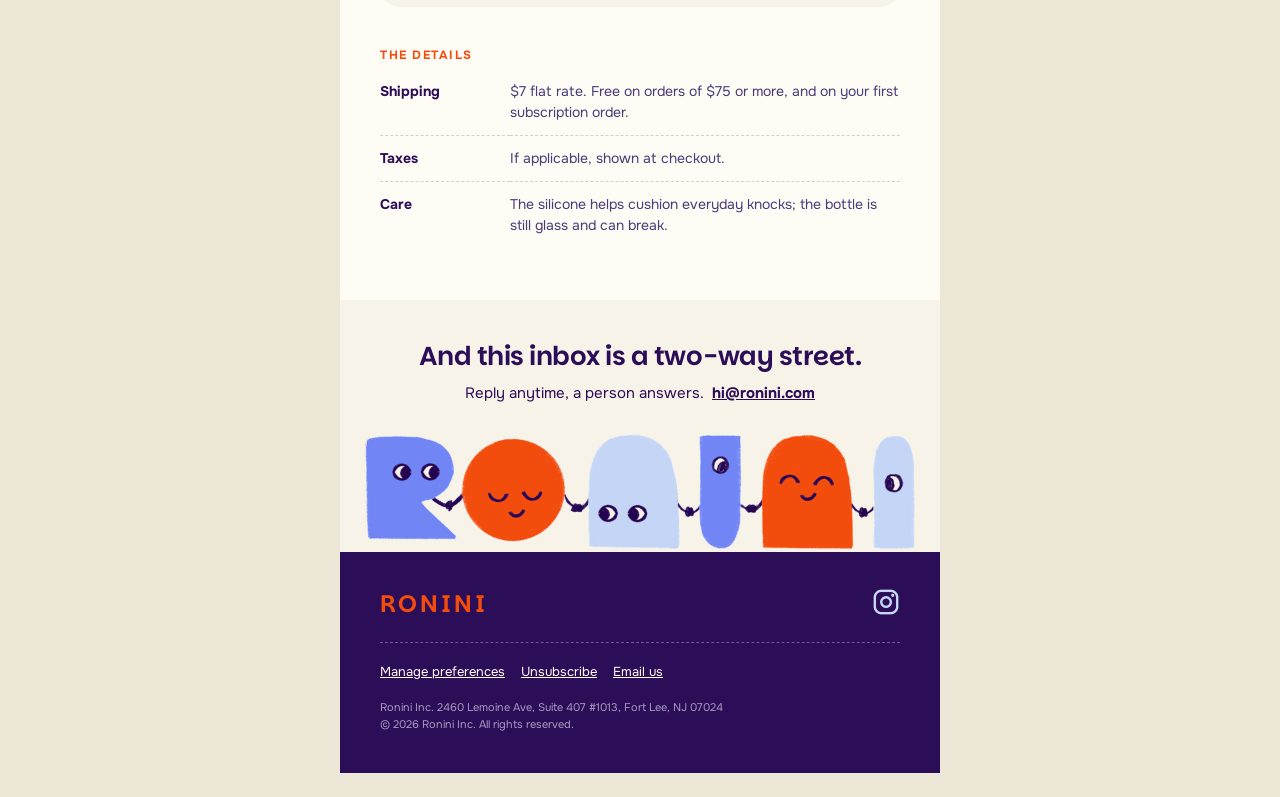
==== commit afbb108a: "Use dashed dividers and an Instagram icon in the 06-open EDM footers Co-Authored-By: Claude Opus 5.5" ====
--- a/edm/06-open-navy/index.html
+++ b/edm/06-open-navy/index.html
@@ -215,12 +215,12 @@
       <p style="margin:0 0 6px 0;font-family:'Onest',Helvetica,Arial,sans-serif;font-size:12px;line-height:16px;font-weight:700;letter-spacing:1.5px;text-transform:uppercase;color:#F34D0D;">The details</p>
       <table role="presentation" width="100%" cellpadding="0" cellspacing="0" border="0" style="font-family:'Onest',Helvetica,Arial,sans-serif;font-size:14px;line-height:21px;color:#2C0D57;">
         <tr>
-          <td width="130" valign="top" style="padding:12px 0;border-bottom:1px solid #E6DFCC;font-weight:700;">Shipping</td>
-          <td valign="top" style="padding:12px 0;border-bottom:1px solid #E6DFCC;color:#4B3A78;">$7 flat rate. Free on orders of $75 or more, and on your first subscription order.</td>
-        </tr>
-        <tr>
-          <td width="130" valign="top" style="padding:12px 0;border-bottom:1px solid #E6DFCC;font-weight:700;">Taxes</td>
-          <td valign="top" style="padding:12px 0;border-bottom:1px solid #E6DFCC;color:#4B3A78;">If applicable, shown at checkout.</td>
+          <td width="130" valign="top" style="padding:12px 0;border-bottom:1px dashed #D9D0BC;font-weight:700;">Shipping</td>
+          <td valign="top" style="padding:12px 0;border-bottom:1px dashed #D9D0BC;color:#4B3A78;">$7 flat rate. Free on orders of $75 or more, and on your first subscription order.</td>
+        </tr>
+        <tr>
+          <td width="130" valign="top" style="padding:12px 0;border-bottom:1px dashed #D9D0BC;font-weight:700;">Taxes</td>
+          <td valign="top" style="padding:12px 0;border-bottom:1px dashed #D9D0BC;color:#4B3A78;">If applicable, shown at checkout.</td>
         </tr>
         <tr>
           <td width="130" valign="top" style="padding:12px 0;font-weight:700;">Care</td>
@@ -258,11 +258,11 @@
         <tr>
           <td align="left" style="font-family:'Parkinsans',Helvetica,Arial,sans-serif;font-size:24px;line-height:26px;font-weight:600;letter-spacing:3px;color:#F34D0D;">RONINI</td>
           <td align="right" style="font-family:'Onest',Helvetica,Arial,sans-serif;font-size:13px;line-height:16px;font-weight:700;">
-            <a href="[[INSTAGRAM_URL]]" style="color:#C6D6F7;text-decoration:none;">Instagram &rarr;</a>
-          </td>
-        </tr>
-        <tr>
-          <td colspan="2" style="padding-top:22px;border-bottom:1px solid #4A2F78;font-size:0;line-height:0;">&nbsp;</td>
+            <a href="[[INSTAGRAM_URL]]" style="text-decoration:none;display:inline-block;"><img src="assets/instagram.png" width="28" height="28" alt="Instagram" style="width:28px;height:28px;display:inline-block;"></a>
+          </td>
+        </tr>
+        <tr>
+          <td colspan="2" style="padding-top:22px;border-bottom:1px dashed #6B55A0;font-size:0;line-height:0;">&nbsp;</td>
         </tr>
         <tr>
           <td colspan="2" style="padding-top:20px;font-family:'Onest',Helvetica,Arial,sans-serif;font-size:13px;line-height:18px;">
